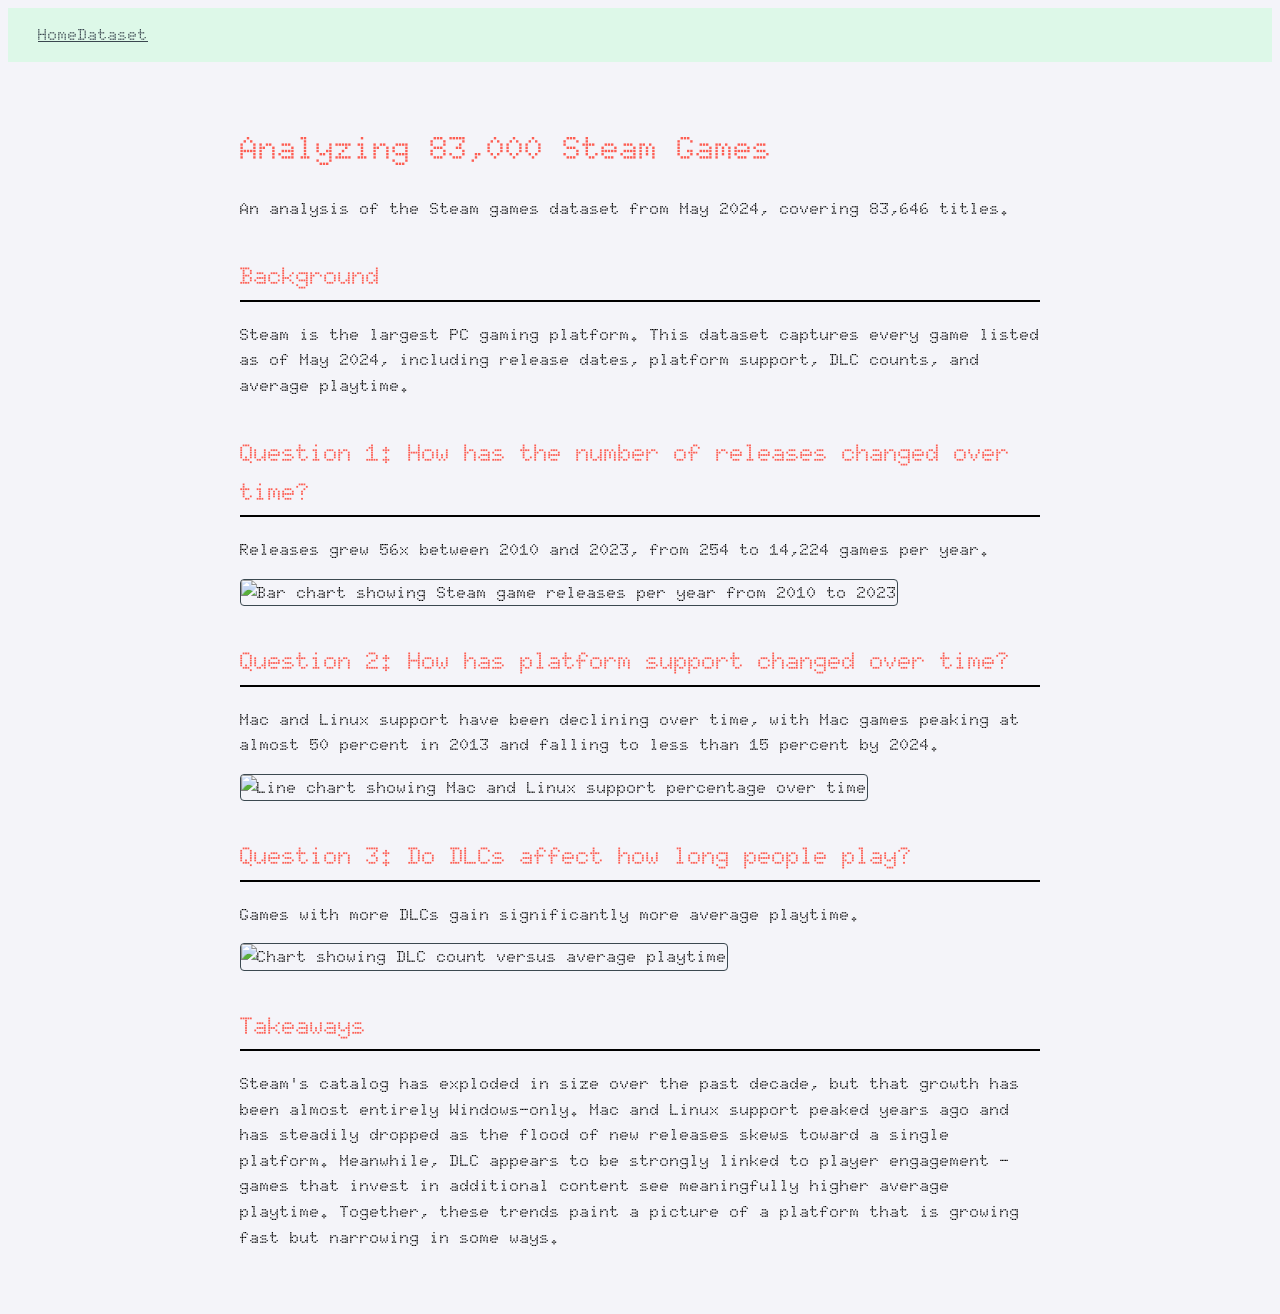
==== index.html @ 721ba32f "Initial commit" ====
<!DOCTYPE html>
<html lang="en">
<head>
  <meta charset="UTF-8">
  <meta name="viewport" content="width=device-width, initial-scale=1.0">
  <title>Steam Data Analysis</title>
  <link rel="stylesheet" href="style.css">
</head>
<body>

<nav>
  <a href="index.html">Home</a>
  <a href="data_card.html">Dataset</a>
</nav>

<main>
  <h1>Analyzing 83,000 Steam Games</h1>
  <p>An analysis of the Steam games dataset from May 2024, covering 83,646 titles.</p>

  <section id="background">
    <h2>Background</h2>
    <p>Steam is the largest PC gaming platform. This dataset captures every game listed as of May 2024, including release dates, platform support, DLC counts, and average playtime.</p>
  </section>

  <section class="question">
    <h2>Question 1: How has the number of releases changed over time?</h2>
    <p>Releases grew 56x between 2010 and 2023, from 254 to 14,224 games per year.</p>
    <img class="viz" src="images/releases_per_year.png" alt="Bar chart showing Steam game releases per year from 2010 to 2023">
  </section>

  <section class="question">
    <h2>Question 2: How has platform support changed over time?</h2>
    <p>Mac and Linux support have been declining over time, with Mac games peaking at almost 50 percent in 2013 and falling to less than 15 percent by 2024.</p>
    <img class="viz" src="images/releases_maclinux_time.png" alt="Line chart showing Mac and Linux support percentage over time">
  </section>

  <section class="question">
    <h2>Question 3: Do DLCs affect how long people play?</h2>
    <p>Games with more DLCs gain significantly more average playtime.</p>
    <img class="viz" src="images/platime_dlccount.png" alt="Chart showing DLC count versus average playtime">
  </section>

  <section id="takeaways">
    <h2>Takeaways</h2>
    <p>Steam's catalog has exploded in size over the past decade, but that growth has been almost entirely Windows-only. Mac and Linux support peaked years ago and has steadily dropped as the flood of new releases skews toward a single platform. Meanwhile, DLC appears to be strongly linked to player engagement — games that invest in additional content see meaningfully higher average playtime. Together, these trends paint a picture of a platform that is growing fast but narrowing in some ways.</p>
  </section>
</main>

</body>
</html>
---- style.css ----
@import url('https://fonts.googleapis.com/css2?family=Doto:wght@100..900&family=Workbench'); 

:root {
    --c1: #000000;
    --c2: #ddf8e8;
    --c3: #3b4850;
    --c4: #B8DBD9;
    --c5: #F4F4F9;
    --c6: #FD5E53;
}

body {
    font-family: "Doto", sans-serif;
    background-color: var(--c5);
    color: var(--c1);
    font-weight: 700;
    line-height: 1.6;
}

nav {
    display: flex;
    background-color: var(--c2);
    padding: 14px 30px; 
}

nav a {
    color: var(--c3);
    font-weight: 700;
    font-size: 16px;
}

main {
    max-width: 800px;
    margin: 0 auto;/*This command was obtained through a query with claude.ai but implemented manually*/
    padding: 40px 20px;
}

h1 {
    color: var(--c6);
}

h2 {
    color: var(--c6);
    border-bottom: 2px solid var(--c1);
    padding-bottom: 4px;
    margin-top: 36px;
}

img {
    max-width: 100%;
    border: 1px solid var(--c3);
    border-radius: 4px;
}
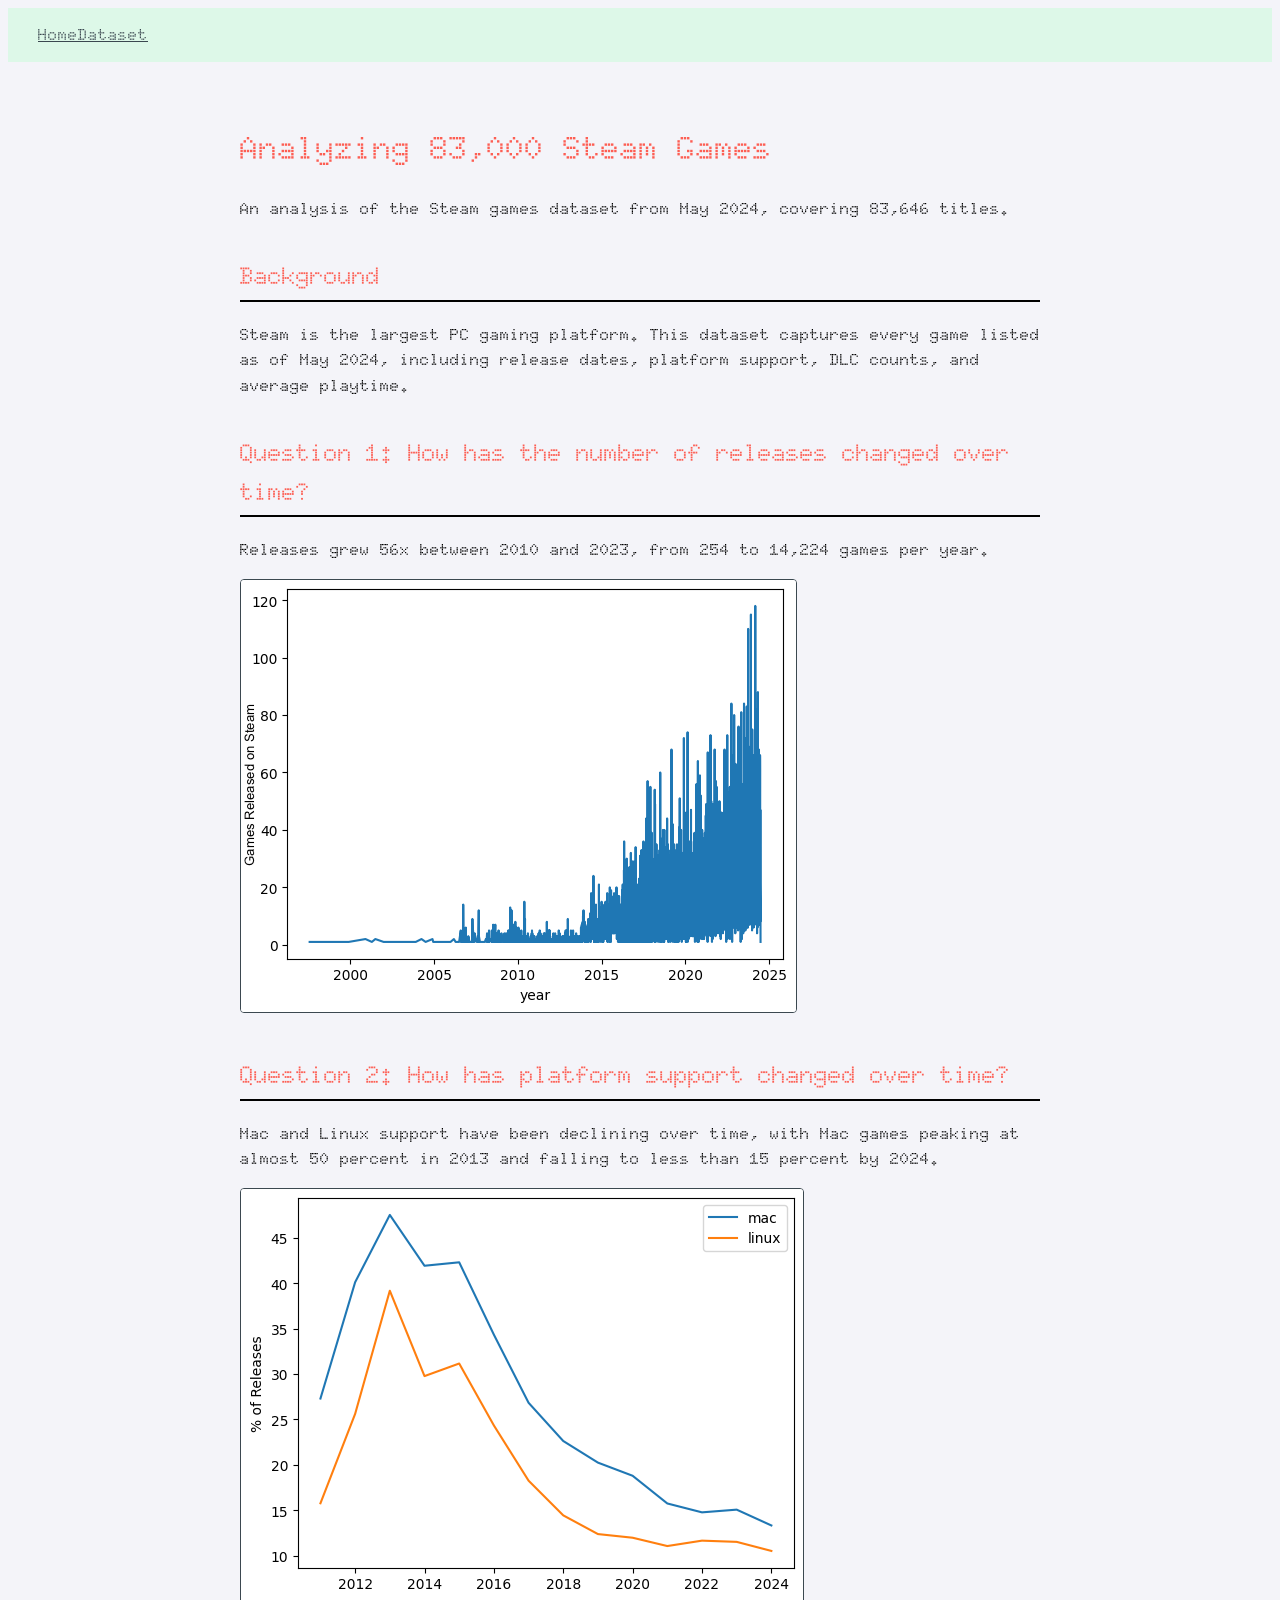
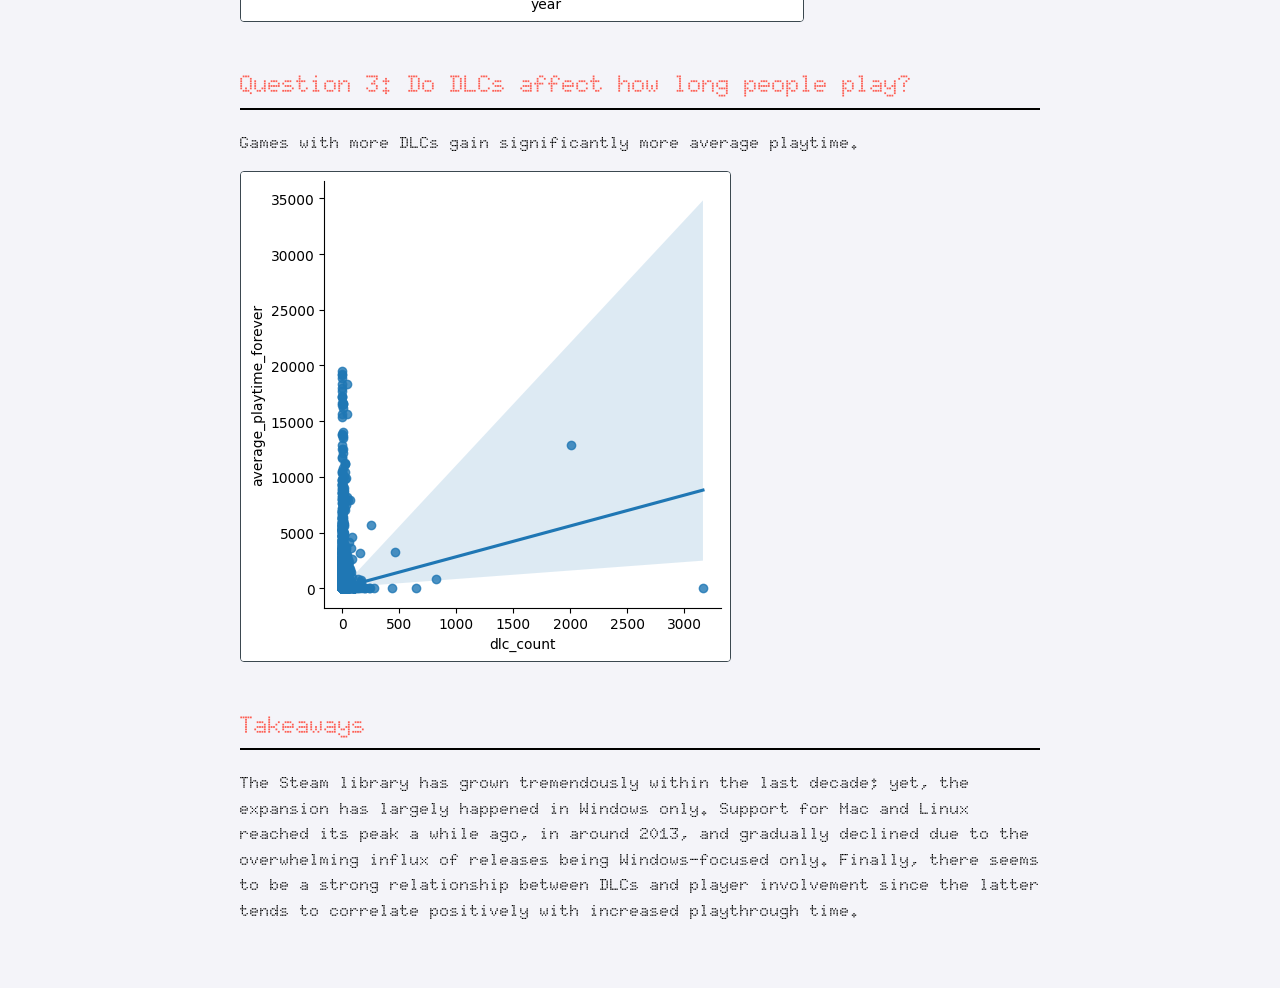
==== commit 28cbf9ae: "actually fixed images" ====
--- a/index.html
+++ b/index.html
@@ -42,7 +42,7 @@
 
   <section id="takeaways">
     <h2>Takeaways</h2>
-    <p>Steam's catalog has exploded in size over the past decade, but that growth has been almost entirely Windows-only. Mac and Linux support peaked years ago and has steadily dropped as the flood of new releases skews toward a single platform. Meanwhile, DLC appears to be strongly linked to player engagement — games that invest in additional content see meaningfully higher average playtime. Together, these trends paint a picture of a platform that is growing fast but narrowing in some ways.</p>
+    <p>The Steam library has grown tremendously within the last decade; yet, the expansion has largely happened in Windows only. Support for Mac and Linux reached its peak a while ago, in around 2013, and gradually declined due to the overwhelming influx of releases being Windows-focused only. Finally, there seems to be a strong relationship between DLCs and player involvement since the latter tends to correlate positively with increased playthrough time.</p>
   </section>
 </main>
 
